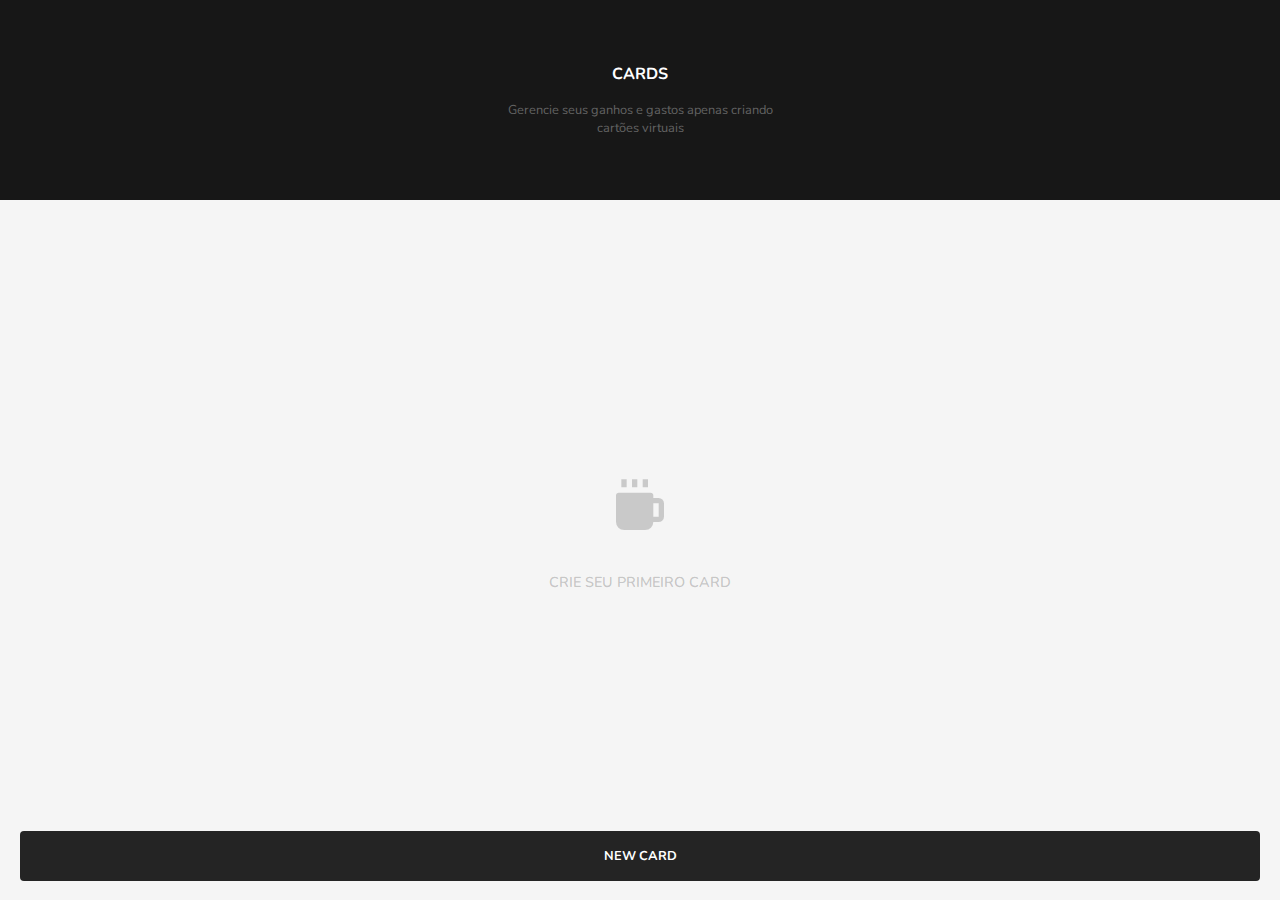
==== index.html @ 4dcec553 "." ====
<!DOCTYPE html>
<html lang="en">
<head>
    <meta charset="UTF-8">
    <meta http-equiv="X-UA-Compatible" content="IE=edge">
    <meta name="viewport" content="width=device-width, initial-scale=1.0">
    <link href='https://unpkg.com/boxicons@2.1.2/css/boxicons.min.css' rel='stylesheet'>
    <link rel="preconnect" href="https://fonts.googleapis.com">
    <link rel="preconnect" href="https://fonts.gstatic.com" crossorigin>
    <link href="https://fonts.googleapis.com/css2?family=Nunito:wght@200;300;400;500;600;700;800;900&display=swap" rel="stylesheet">
    <link rel="stylesheet" href="./assets/CSS/all.css">
    <title>Wallet finance</title>
</head>
<body>

    <section class="modal-card disabled-modal">
        <div class="cx-modal">
            <div class="cx-icon-modal">
                <i class='bx bx-chip' ></i>
            </div>
            <div class="cx-h1-modal">
                <h1>
                    CRIANDO UM NOVO 
                    CARTÃO 
                </h1>
            </div>
            <div class="cx-input-modal">
                <p>DIGITE O NOME DO SEU NOVO CARTÃO</p>
                <input type="text">
            </div>
        </div>
        <div class="add-card">
            <button class="btn">CRIAR</button>
        </div>
    </section>

    <header>
        <div class="header">
            <h2>CARDS</h2>
            <P>
                Gerencie seus ganhos e gastos 
                apenas criando cartões virtuais
            </P>
        </div>
    </header>

    <section class="container-body">
        <div class="container-icons">
            <div class="cx-icon">
                <i class='bx bxs-coffee'></i>
            </div>
            <p>CRIE SEU PRIMEIRO CARD</p>
        </div>
    </section>

    <section class="cx-button">
        <button id="new-card">NEW CARD</button>
    </section>

   <script src="./assets/JS/script.js"></script>
</body>
</html>
---- assets/CSS/all.css ----
@import "reset.css";
@import "header.css";
@import "buttonNewCard.css";
@import "section-cards.css";
@import "sectionCreateCard.css";
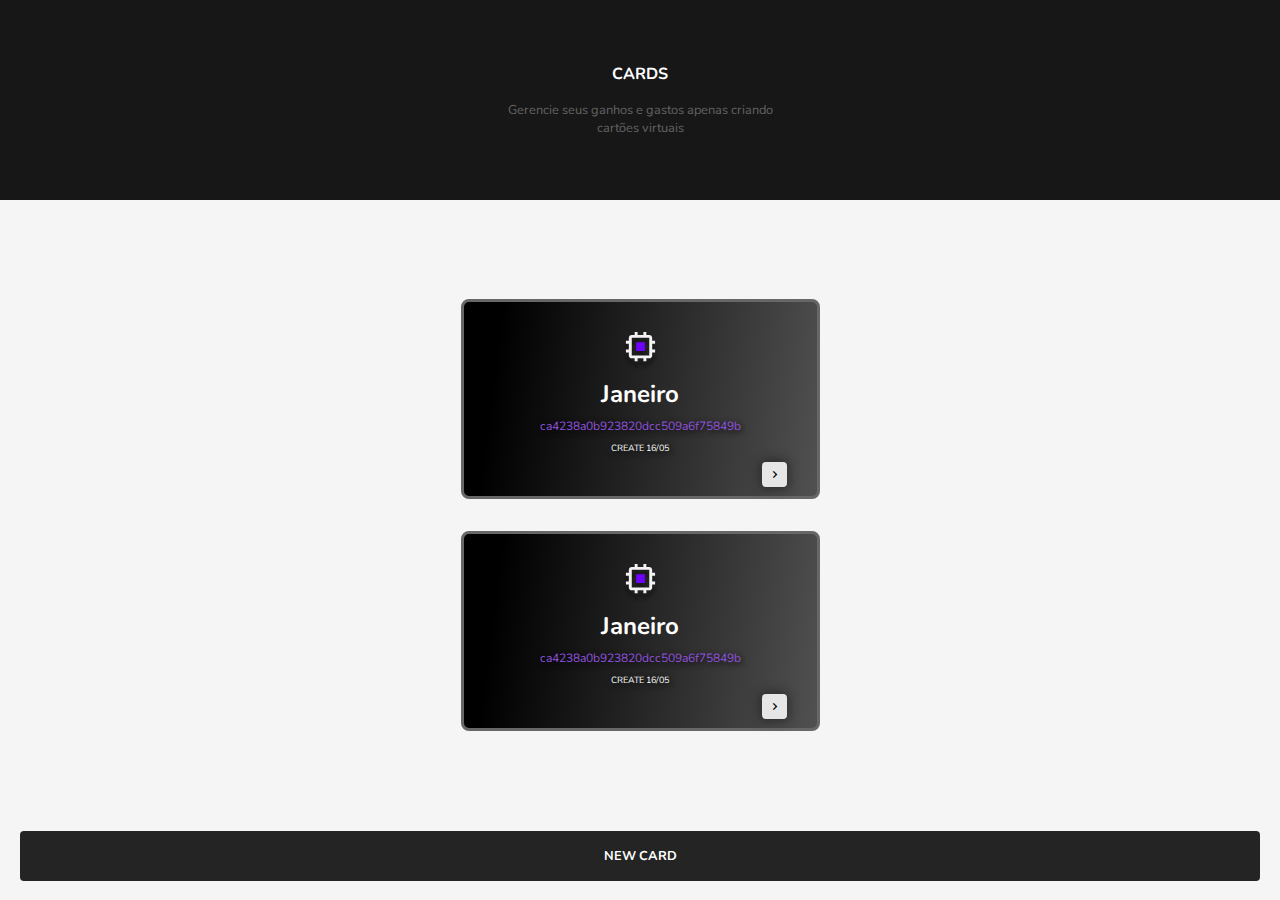
==== commit e7b13557: "." ====
--- a/index.html
+++ b/index.html
@@ -45,18 +45,62 @@
     </header>
 
     <section class="container-body">
-        <div class="container-icons">
+        <div class="container-icons disabled">
             <div class="cx-icon">
                 <i class='bx bxs-coffee'></i>
             </div>
             <p>CRIE SEU PRIMEIRO CARD</p>
+        </div>
+
+        <!-- Card -->
+
+        <div class="cx-cards">
+            <div class="cx-icon-card">
+                <img src="./assets/IMG/icons/icon-chip.svg" alt="">
+            </div>
+            <h2 class="title-card">Janeiro</h2>
+
+            <div class="cx-hash">
+                <p class="hash-id">ca4238a0b923820dcc509a6f75849b</p>
+            </div>
+
+            <div class="cx-date-card">
+                <p>CREATE <span>16/05</span></p>
+            </div>
+
+            <div class="cx-btn-card">
+                <button>
+                    <i class='bx bx-chevron-right' ></i>
+                </button>
+            </div>
+        </div>
+
+        <div class="cx-cards">
+            <div class="cx-icon-card">
+                <img src="./assets/IMG/icons/icon-chip.svg" alt="">
+            </div>
+            <h2 class="title-card">Janeiro</h2>
+
+            <div class="cx-hash">
+                <p class="hash-id">ca4238a0b923820dcc509a6f75849b</p>
+            </div>
+
+            <div class="cx-date-card">
+                <p>CREATE <span>16/05</span></p>
+            </div>
+
+            <div class="cx-btn-card">
+                <button>
+                    <i class='bx bx-chevron-right' ></i>
+                </button>
+            </div>
         </div>
     </section>
 
     <section class="cx-button">
         <button id="new-card">NEW CARD</button>
     </section>
-
+   <script src="./assets/JS/md5.min.js"></script>
    <script src="./assets/JS/script.js"></script>
 </body>
 </html>--- a/assets/CSS/all.css
+++ b/assets/CSS/all.css
@@ -2,4 +2,5 @@
 @import "header.css";
 @import "buttonNewCard.css";
 @import "section-cards.css";
-@import "sectionCreateCard.css";+@import "sectionCreateCard.css";
+@import "card.css";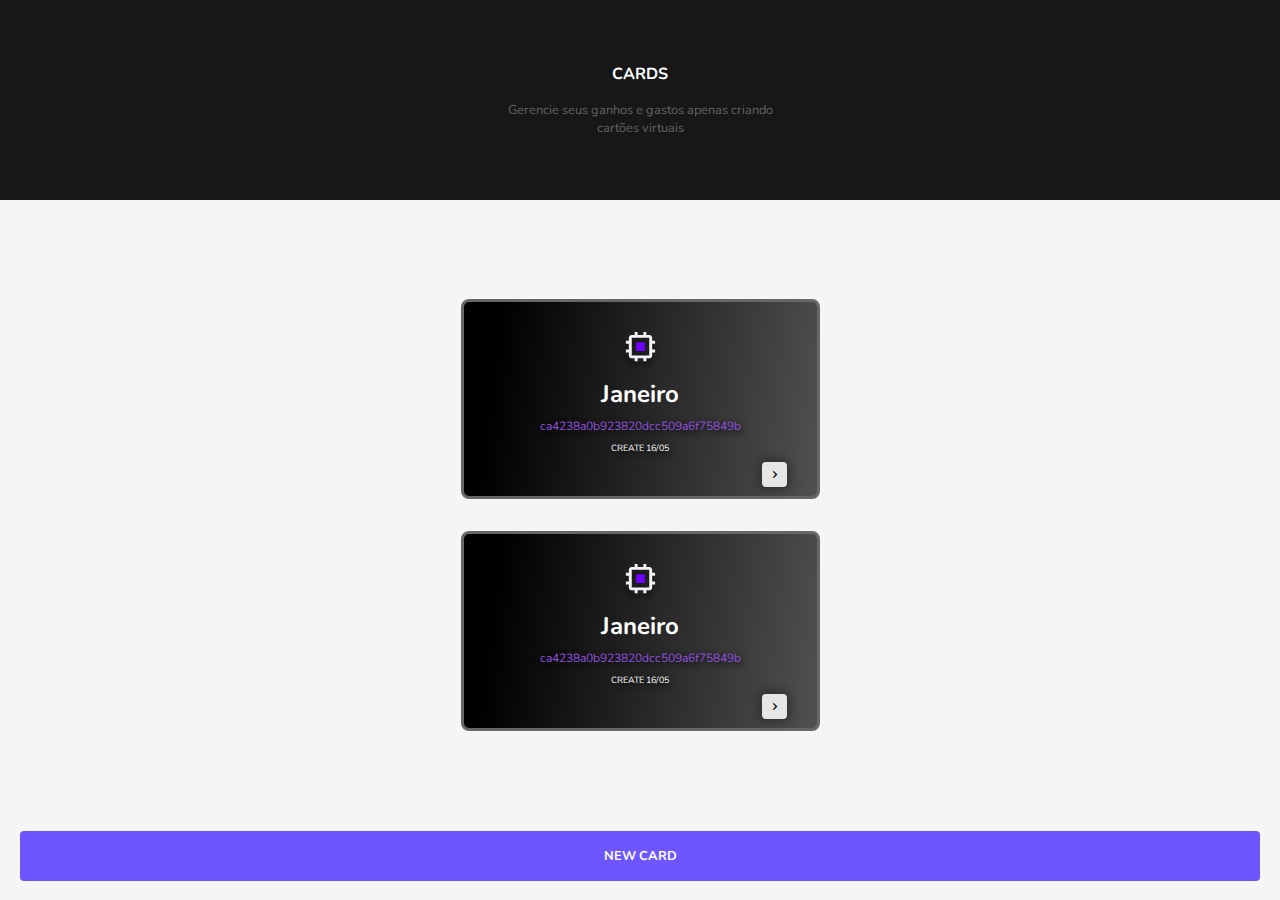
==== commit 2a44d03a: "." ====
--- a/index.html
+++ b/index.html
@@ -13,7 +13,7 @@
 </head>
 <body>
 
-    <section class="modal-card disabled-modal">
+   <!--  <section class="modal-card disabled-modal">
         <div class="cx-modal">
             <div class="cx-icon-modal">
                 <i class='bx bx-chip' ></i>
@@ -32,7 +32,7 @@
         <div class="add-card">
             <button class="btn">CRIAR</button>
         </div>
-    </section>
+    </section> -->
 
     <header>
         <div class="header">
@@ -98,7 +98,9 @@
     </section>
 
     <section class="cx-button">
-        <button id="new-card">NEW CARD</button>
+        <a href="./pages/create-card.html">
+            <button id="new-card">NEW CARD</button>
+        </a>
     </section>
    <script src="./assets/JS/md5.min.js"></script>
    <script src="./assets/JS/script.js"></script>
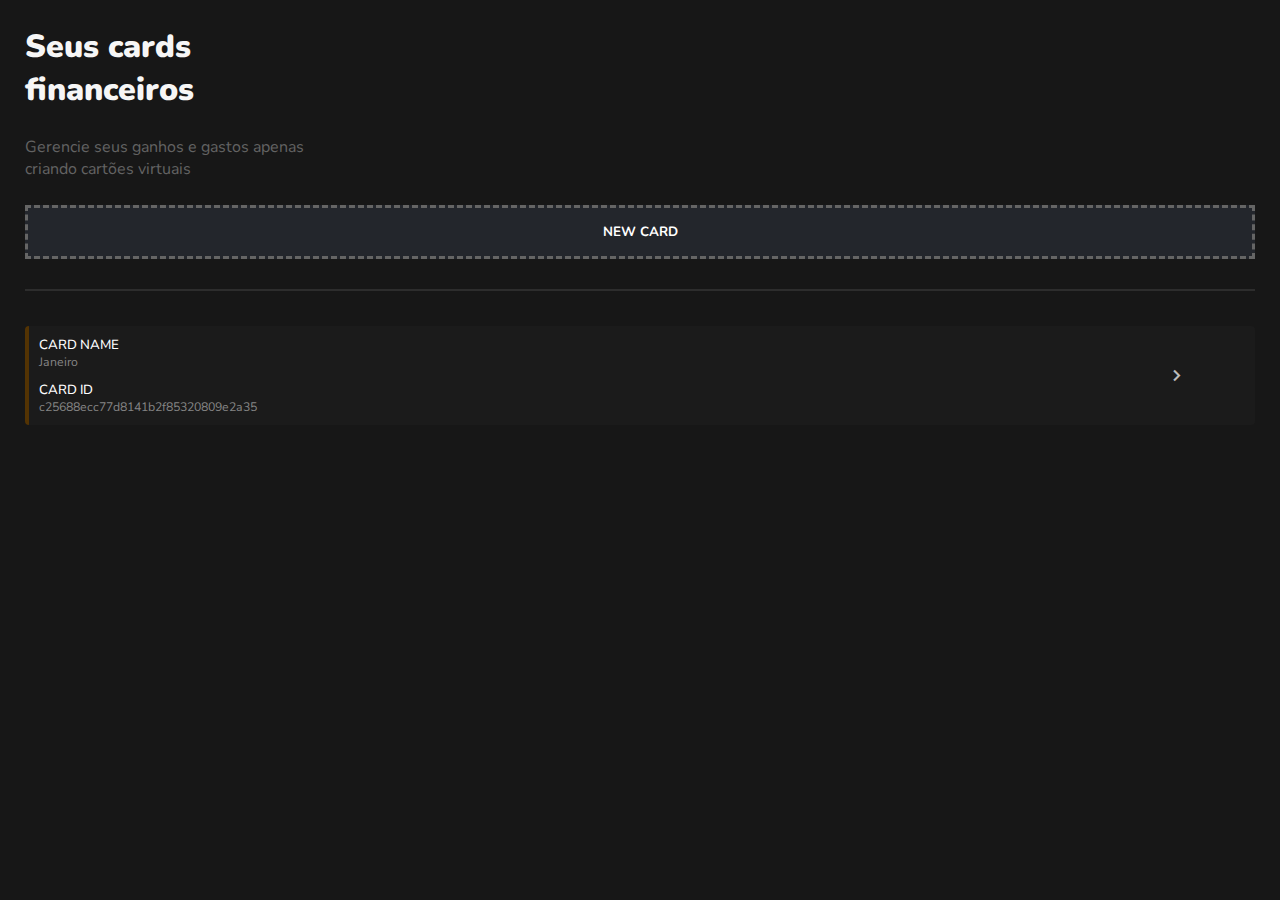
==== commit 2f30bbad: "." ====
--- a/index.html
+++ b/index.html
@@ -12,97 +12,47 @@
     <title>Wallet finance</title>
 </head>
 <body>
-
-   <!--  <section class="modal-card disabled-modal">
-        <div class="cx-modal">
-            <div class="cx-icon-modal">
-                <i class='bx bx-chip' ></i>
-            </div>
-            <div class="cx-h1-modal">
-                <h1>
-                    CRIANDO UM NOVO 
-                    CARTÃO 
-                </h1>
-            </div>
-            <div class="cx-input-modal">
-                <p>DIGITE O NOME DO SEU NOVO CARTÃO</p>
-                <input type="text">
-            </div>
+    <header>
+        <div class="cx-title-header">
+            <h1>Seus cards financeiros</h1>
         </div>
-        <div class="add-card">
-            <button class="btn">CRIAR</button>
-        </div>
-    </section> -->
-
-    <header>
-        <div class="header">
-            <h2>CARDS</h2>
-            <P>
+        <div class="cx-p-header">
+            <p>
                 Gerencie seus ganhos e gastos 
                 apenas criando cartões virtuais
-            </P>
+            </p>
+        </div>
+        <div class="cx-btn-header">
+            <button>NEW CARD</button>
         </div>
     </header>
 
-    <section class="container-body">
-        <div class="container-icons disabled">
-            <div class="cx-icon">
-                <i class='bx bxs-coffee'></i>
-            </div>
-            <p>CRIE SEU PRIMEIRO CARD</p>
-        </div>
+    <main>
+        <div class="cx-cads">
 
-        <!-- Card -->
+            <div class="card">
 
-        <div class="cx-cards">
-            <div class="cx-icon-card">
-                <img src="./assets/IMG/icons/icon-chip.svg" alt="">
-            </div>
-            <h2 class="title-card">Janeiro</h2>
+                <div class="texts-card">
+                    <div class="header-card">
+                        <h5>CARD NAME</h5>
+                        <p>Janeiro</p>
+                    </div>
+    
+                    <div>
+                        <h5>CARD ID</h5>
+                        <p>c25688ecc77d8141b2f85320809e2a35</p>
+                    </div>
+                </div>
 
-            <div class="cx-hash">
-                <p class="hash-id">ca4238a0b923820dcc509a6f75849b</p>
+                <div class="cx-arrow">
+                    <i class='bx bx-chevron-right'></i>
+                </div>
+
             </div>
 
-            <div class="cx-date-card">
-                <p>CREATE <span>16/05</span></p>
-            </div>
-
-            <div class="cx-btn-card">
-                <button>
-                    <i class='bx bx-chevron-right' ></i>
-                </button>
-            </div>
         </div>
-
-        <div class="cx-cards">
-            <div class="cx-icon-card">
-                <img src="./assets/IMG/icons/icon-chip.svg" alt="">
-            </div>
-            <h2 class="title-card">Janeiro</h2>
-
-            <div class="cx-hash">
-                <p class="hash-id">ca4238a0b923820dcc509a6f75849b</p>
-            </div>
-
-            <div class="cx-date-card">
-                <p>CREATE <span>16/05</span></p>
-            </div>
-
-            <div class="cx-btn-card">
-                <button>
-                    <i class='bx bx-chevron-right' ></i>
-                </button>
-            </div>
-        </div>
-    </section>
-
-    <section class="cx-button">
-        <a href="./pages/create-card.html">
-            <button id="new-card">NEW CARD</button>
-        </a>
-    </section>
+    </main>
+   
    <script src="./assets/JS/md5.min.js"></script>
-   <script src="./assets/JS/script.js"></script>
 </body>
 </html>--- a/assets/CSS/all.css
+++ b/assets/CSS/all.css
@@ -1,6 +1,3 @@
 @import "reset.css";
 @import "header.css";
-@import "buttonNewCard.css";
-@import "section-cards.css";
-@import "sectionCreateCard.css";
-@import "card.css";+@import "cards.css";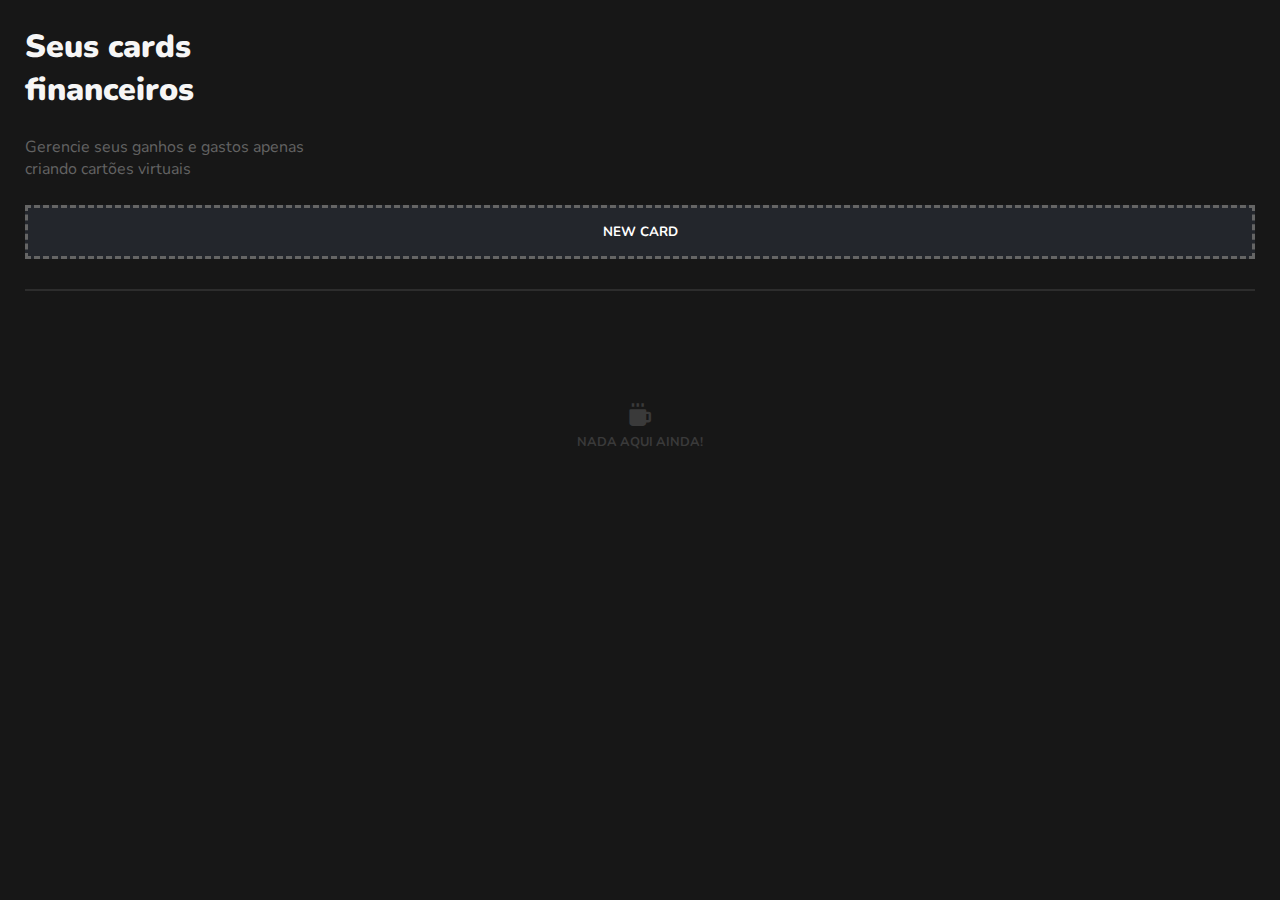
==== commit b745b9d5: "." ====
--- a/index.html
+++ b/index.html
@@ -30,7 +30,7 @@
     <main>
         <div class="cx-cads">
 
-            <div class="card">
+            <!-- <div class="card">
 
                 <div class="texts-card">
                     <div class="header-card">
@@ -48,8 +48,12 @@
                     <i class='bx bx-chevron-right'></i>
                 </div>
 
+            </div> -->
+
+            <div class="empty">
+                <div><i class='bx bxs-coffee' ></i></div>
+                <div>NADA AQUI AINDA!</div>
             </div>
-
         </div>
     </main>
    
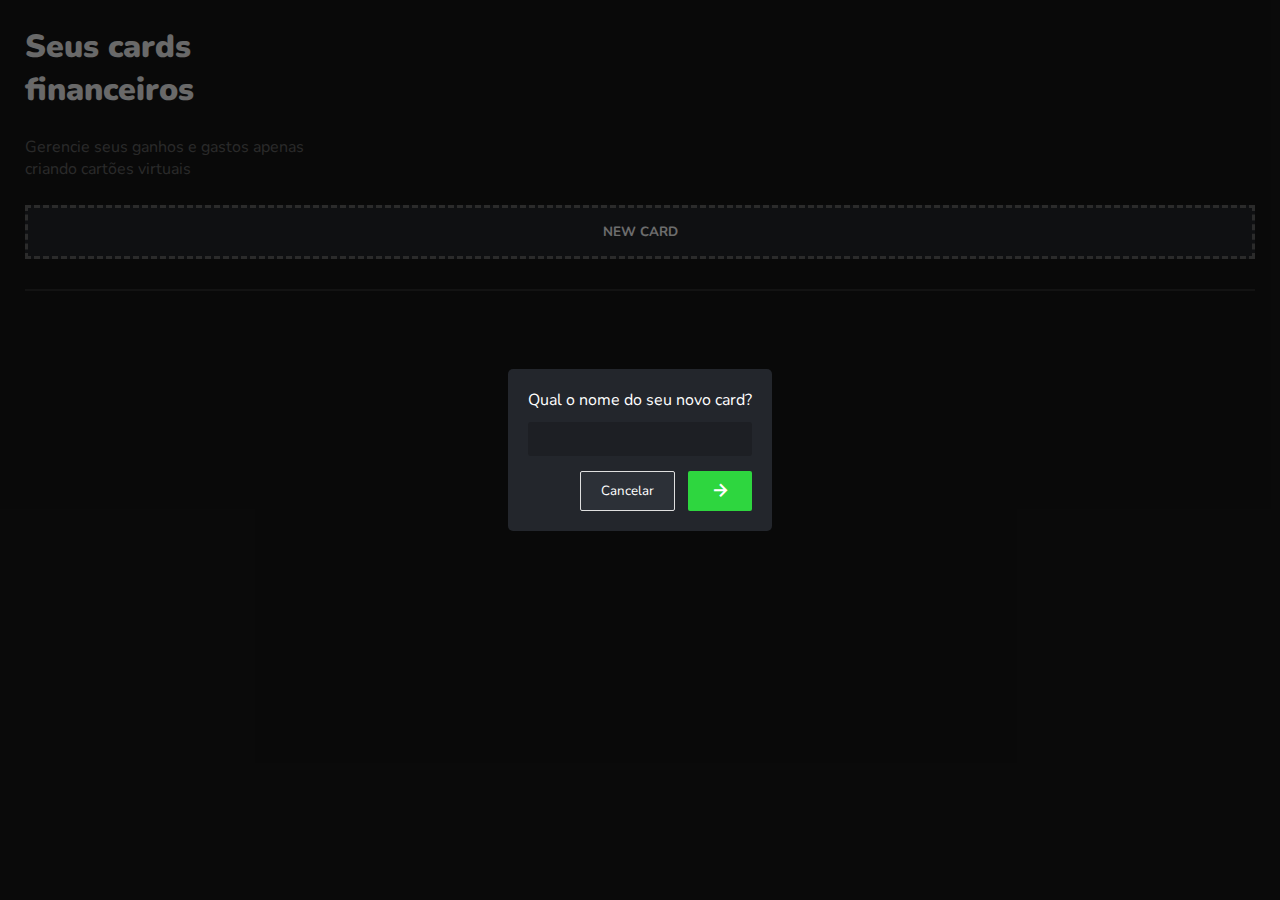
==== commit ef0063bb: "." ====
--- a/index.html
+++ b/index.html
@@ -12,6 +12,24 @@
     <title>Wallet finance</title>
 </head>
 <body>
+
+    <section class="modal-home">
+        <div class="modal-container">
+            <div class="md-p">
+                <p>Qual o nome do seu novo card?</p>
+            </div>
+            <form action="">
+                <div class="md-input">
+                    <input type="text">
+                </div>
+                <div class="md-buttons">
+                   <button class="btn1">Cancelar</button>
+                   <button class="btn2"><i class='bx bx-right-arrow-alt'></i></button>
+                </div>
+            </form>
+        </div>
+    </section>
+
     <header>
         <div class="cx-title-header">
             <h1>Seus cards financeiros</h1>
--- a/assets/CSS/all.css
+++ b/assets/CSS/all.css
@@ -1,3 +1,4 @@
 @import "reset.css";
 @import "header.css";
-@import "cards.css";+@import "cards.css";
+@import "modalHome.css";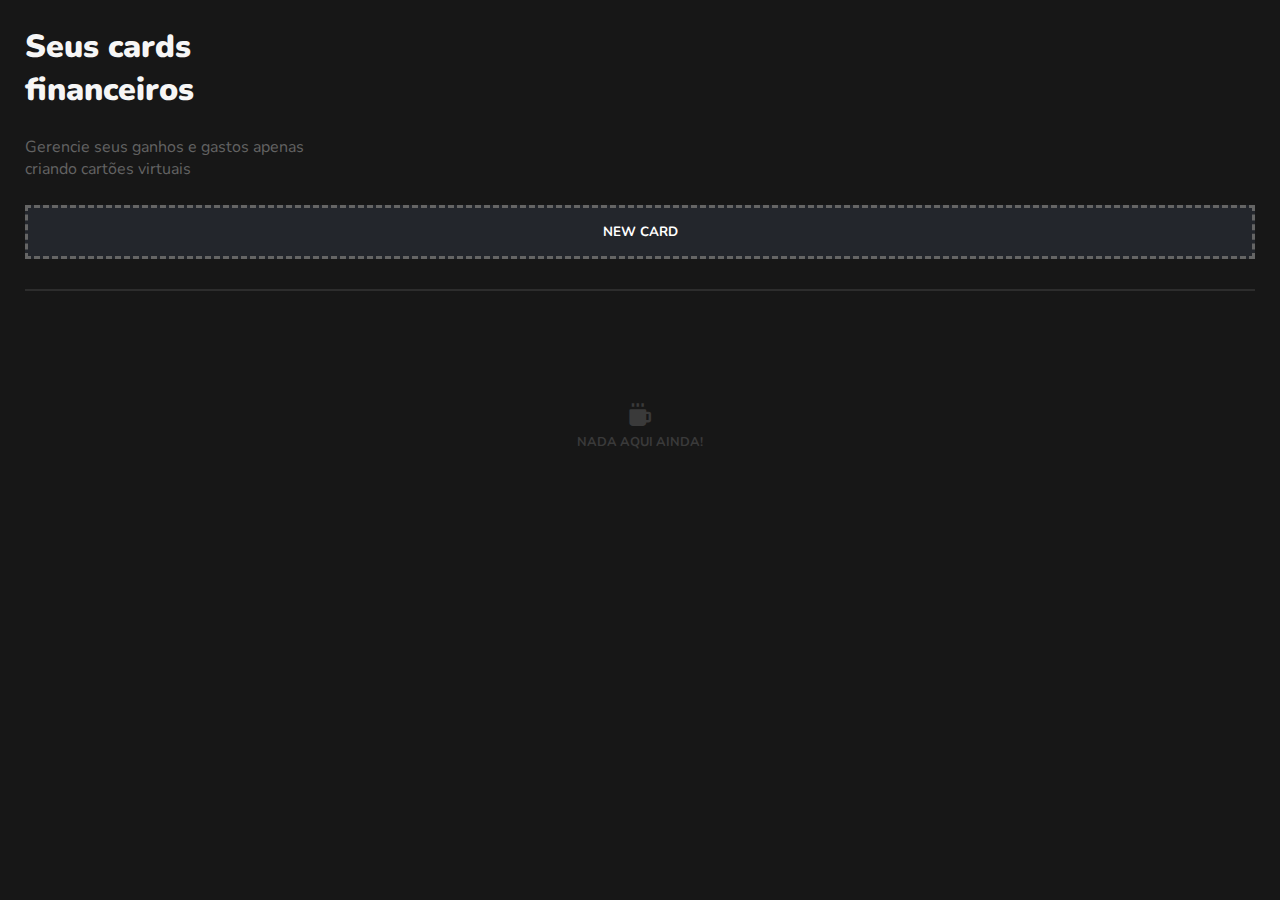
==== commit c3b73bc8: "." ====
--- a/index.html
+++ b/index.html
@@ -13,7 +13,7 @@
 </head>
 <body>
 
-    <section class="modal-home">
+    <section class="modal-home disabled-modal">
         <div class="modal-container">
             <div class="md-p">
                 <p>Qual o nome do seu novo card?</p>
@@ -41,7 +41,7 @@
             </p>
         </div>
         <div class="cx-btn-header">
-            <button>NEW CARD</button>
+            <button id="newCard">NEW CARD</button>
         </div>
     </header>
 
@@ -76,5 +76,6 @@
     </main>
    
    <script src="./assets/JS/md5.min.js"></script>
+   <script src="./assets/JS/modalHome.js"></script>
 </body>
 </html>